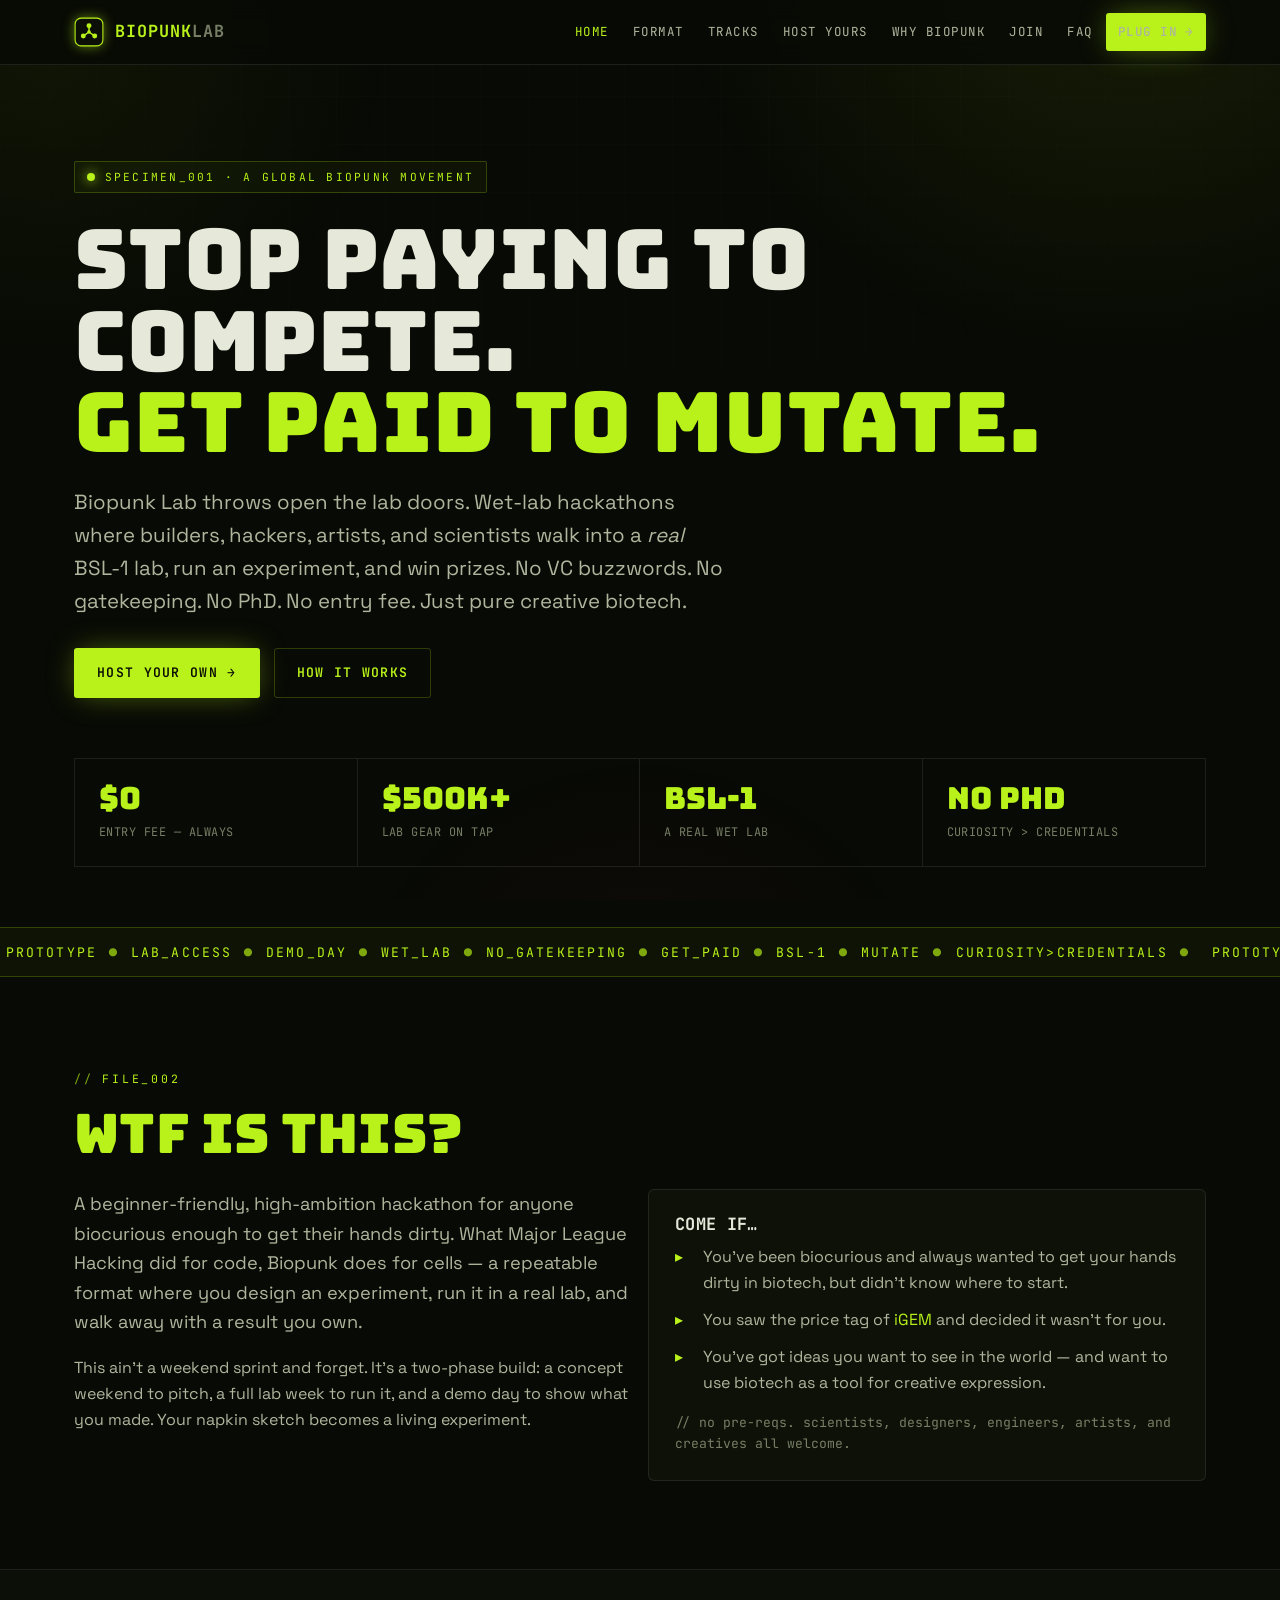
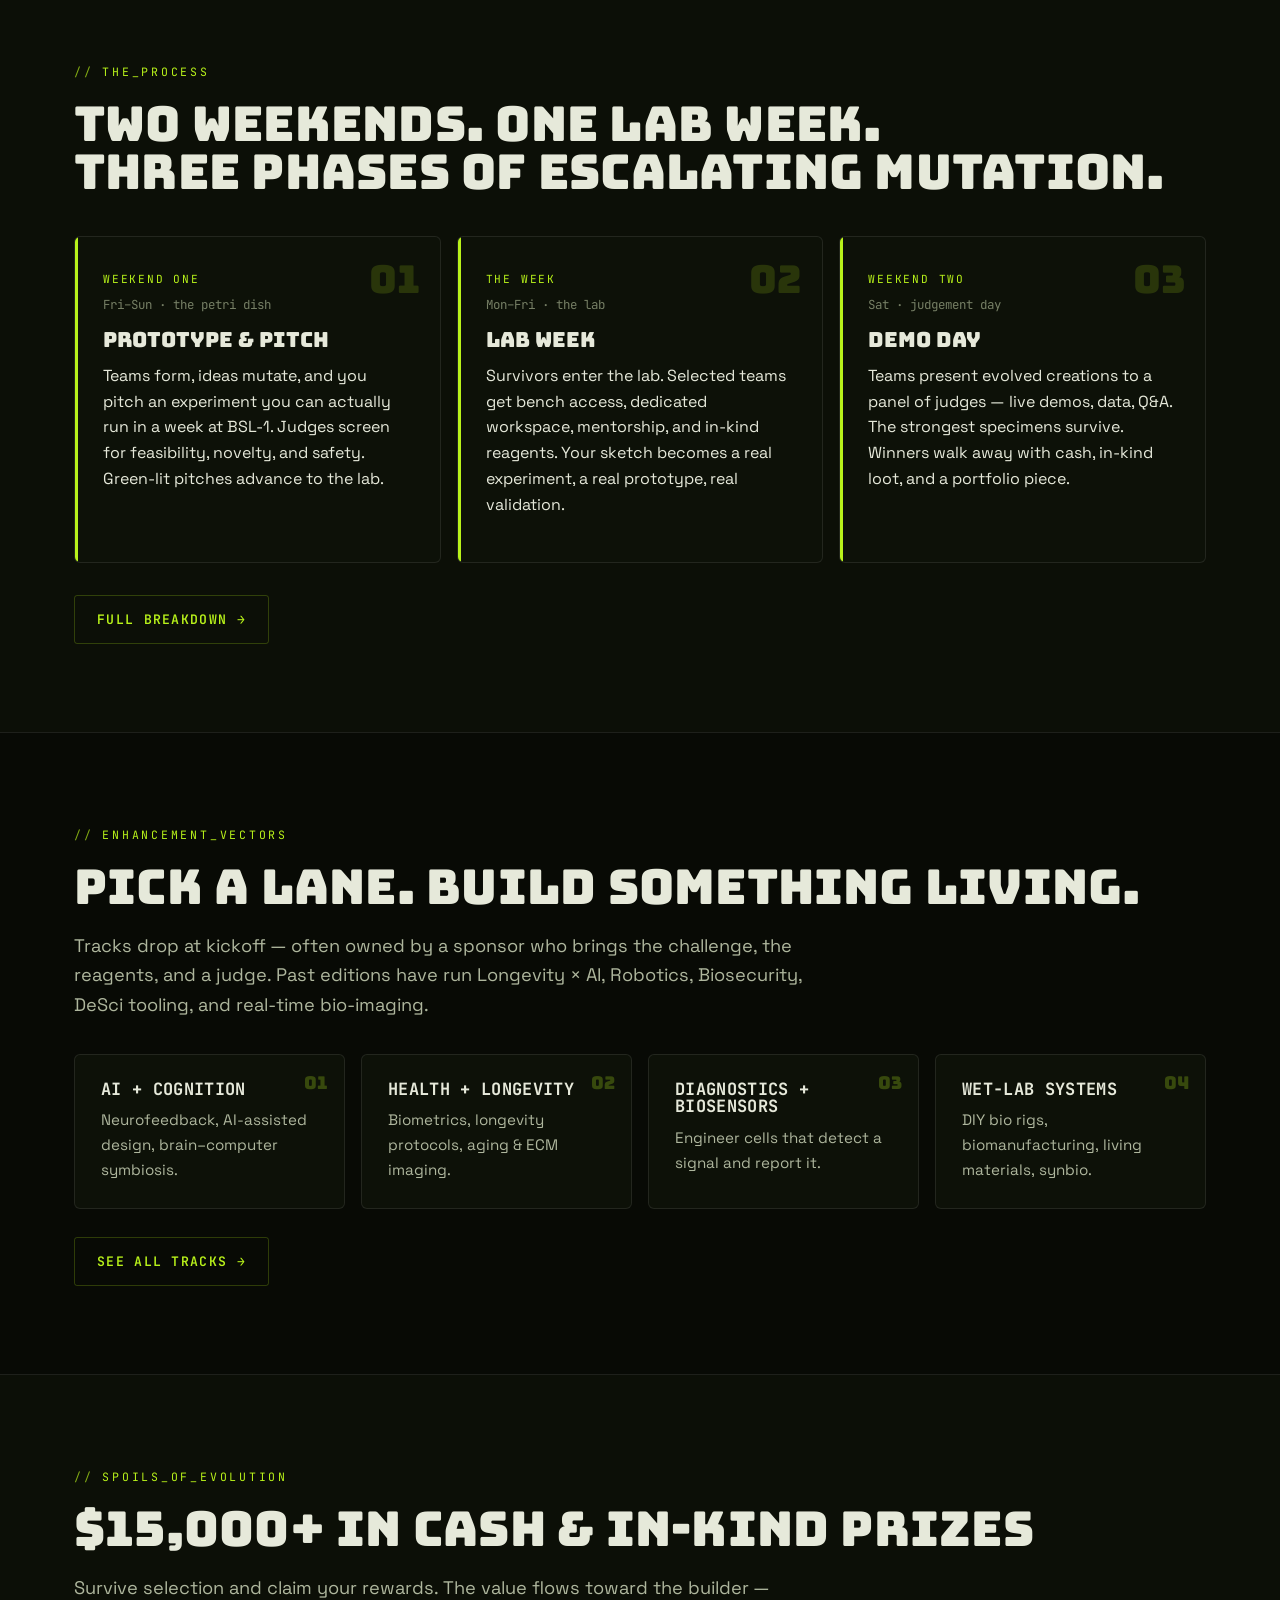
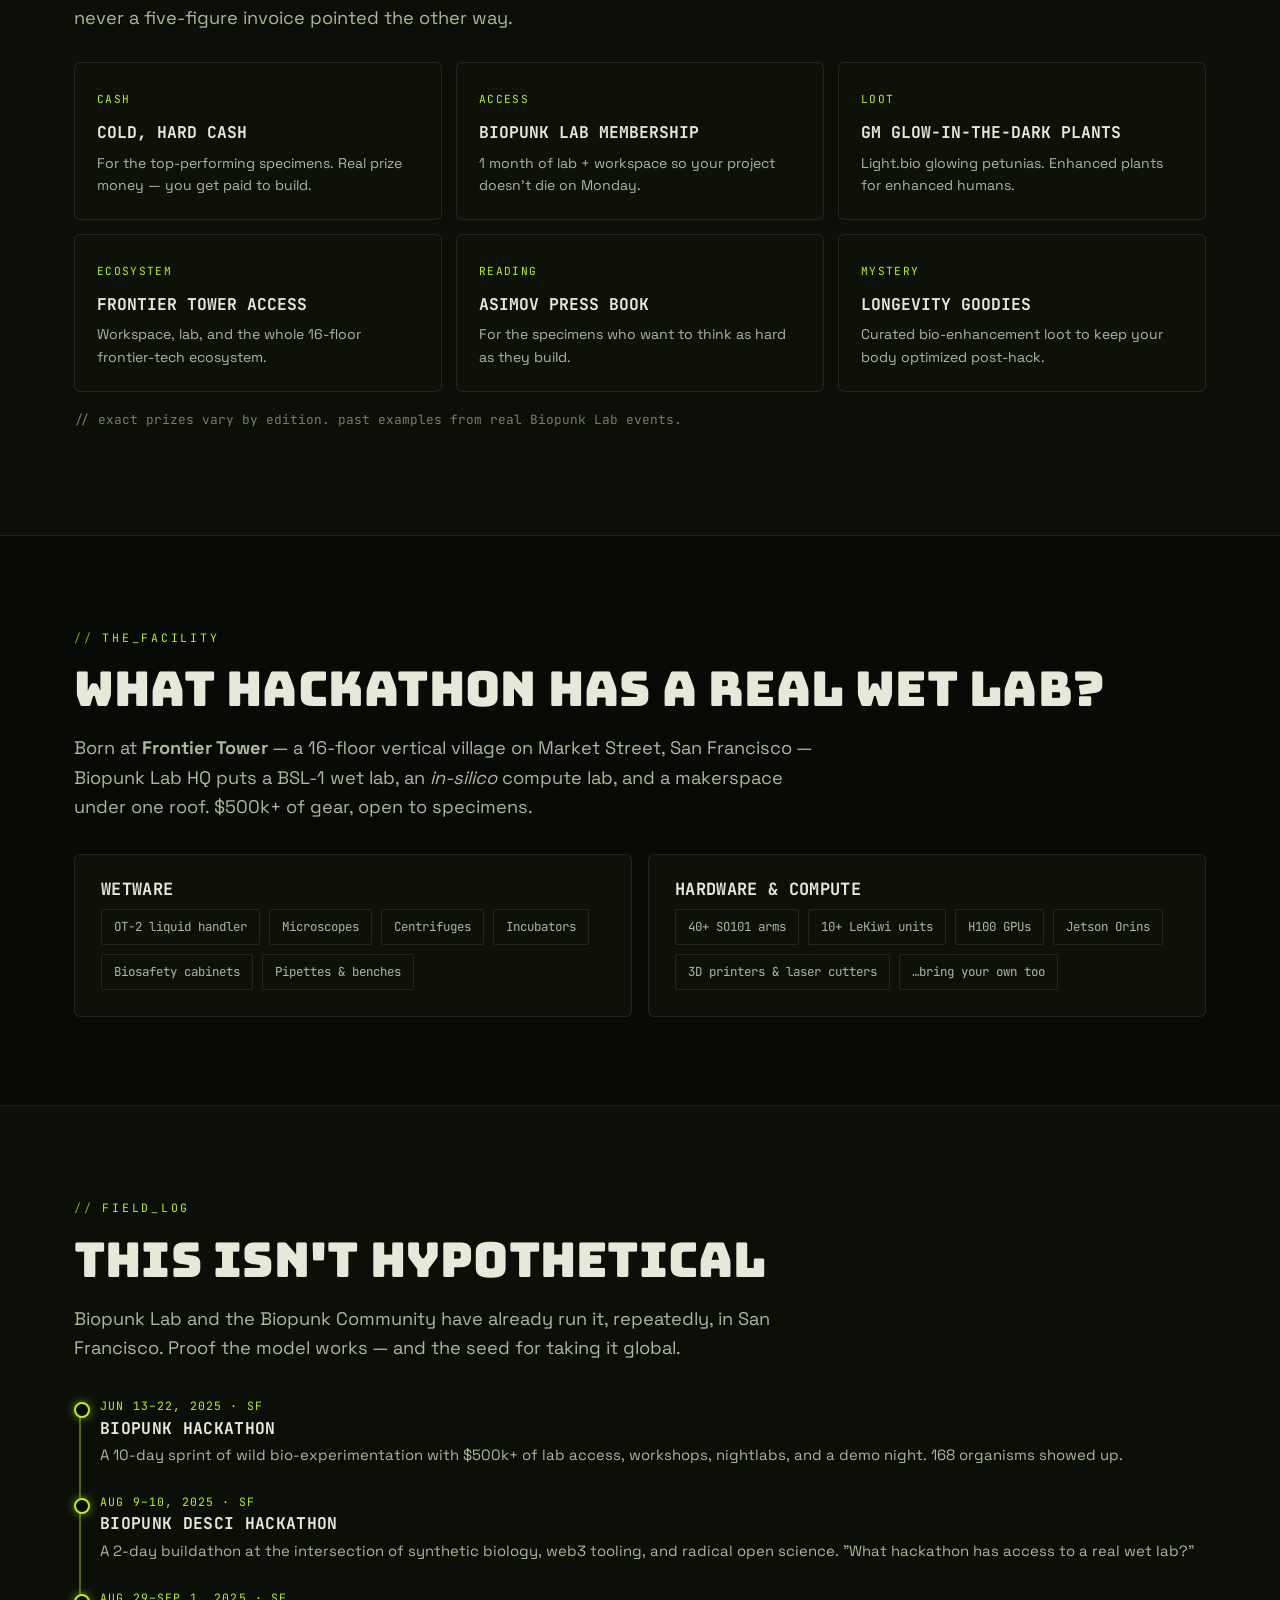
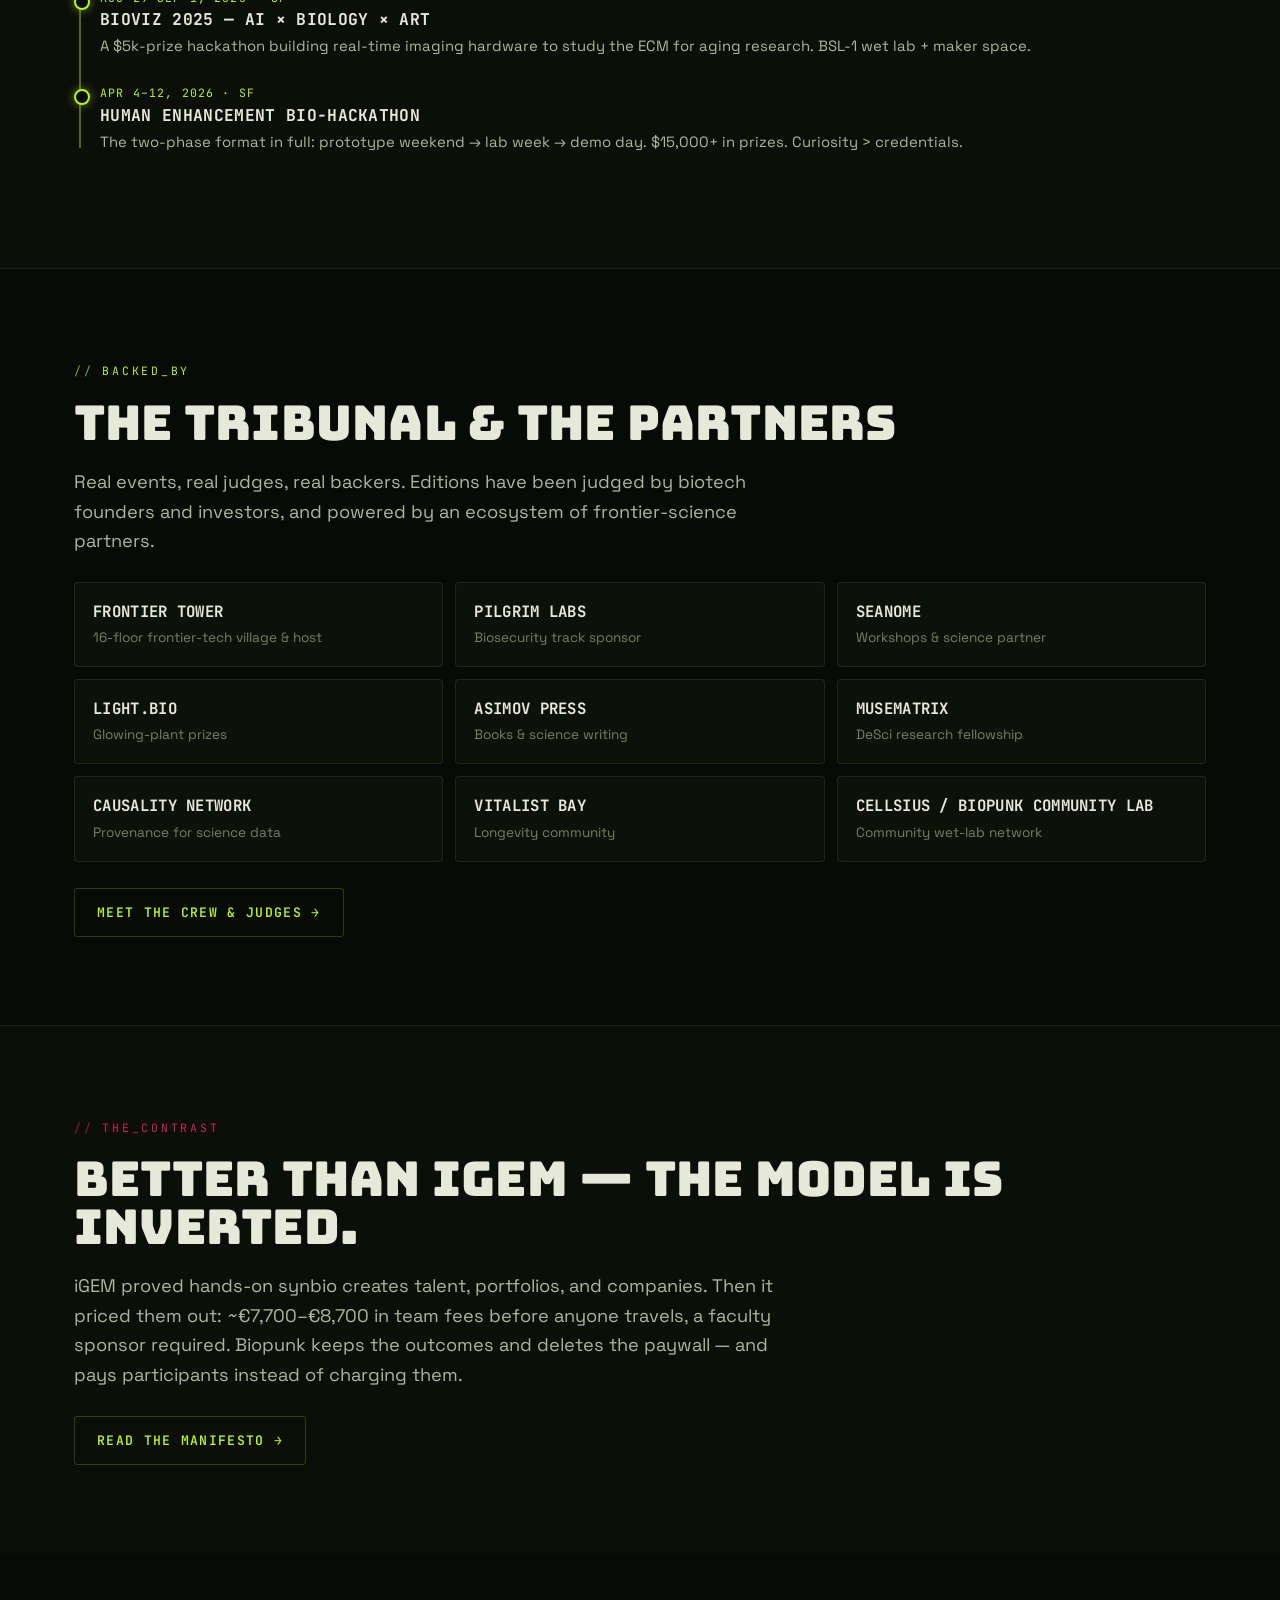
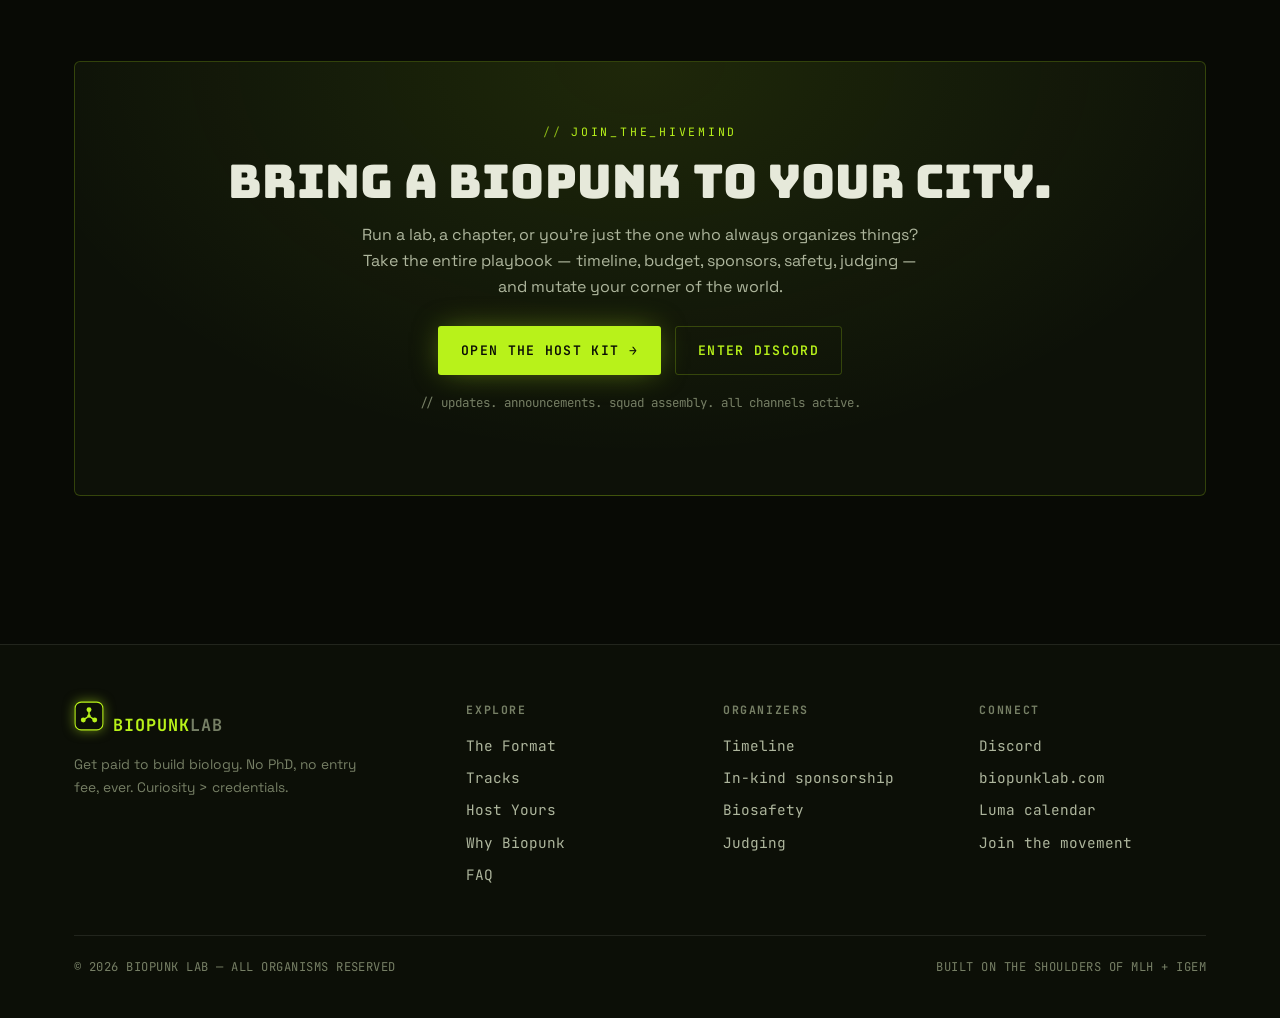
==== index.html @ 61b6a3d3 "Add files via upload" ====
<!DOCTYPE html>
<html lang="en">
<head>
<meta charset="UTF-8">
<meta name="viewport" content="width=device-width, initial-scale=1.0">
<title>Biopunk Lab — Get paid to build biology</title>
<meta name="description" content="Biopunk Lab runs wet-lab hackathons where anyone can walk into a real BSL-1 lab, run an experiment, and win prizes. No PhD. No entry fee. Born at Frontier Tower SF — now a playbook to host your own.">
<link rel="preconnect" href="https://fonts.googleapis.com">
<link rel="preconnect" href="https://fonts.gstatic.com" crossorigin>
<link href="https://fonts.googleapis.com/css2?family=Bungee&family=JetBrains+Mono:wght@400;500;700&family=Permanent+Marker&family=Space+Grotesk:wght@400;500;600&display=swap" rel="stylesheet">
<link rel="stylesheet" href="styles.css">
<link rel="icon" href="data:image/svg+xml,<svg xmlns='http://www.w3.org/2000/svg' viewBox='0 0 32 32'><text y='26' font-size='26'>☣</text></svg>">
</head>
<body>

<!-- ============ NAV ============ -->
<nav class="nav">
  <div class="nav__inner">
    <a href="index.html" class="brand">
      <svg class="brand__mark" viewBox="0 0 40 40" fill="none" xmlns="http://www.w3.org/2000/svg">
        <rect x="1.5" y="1.5" width="37" height="37" rx="8" fill="#0c0f07" stroke="#b8f21a" stroke-width="1.4"/>
        <g stroke="#b8f21a" stroke-width="2" stroke-linecap="round"><path d="M20 20 20 12.5M20 20 13.2 24.8M20 20 26.8 24.8"/></g>
        <g fill="#b8f21a"><circle cx="20" cy="20" r="2.4"/><circle cx="20" cy="11.5" r="3.3"/><circle cx="12.4" cy="25.3" r="3.3"/><circle cx="27.6" cy="25.3" r="3.3"/></g>
      </svg>
      <span class="brand__txt"><span class="bio">BIOPUNK</span><span class="lab">LAB</span></span>
    </a>
    <button class="menu-btn" onclick="document.getElementById('nl').classList.toggle('show')">☰</button>
    <div class="nav__links" id="nl">
      <a href="index.html" class="active">Home</a>
      <a href="format.html">Format</a>
      <a href="tracks.html">Tracks</a>
      <a href="host.html">Host Yours</a>
      <a href="manifesto.html">Why Biopunk</a>
      <a href="get-involved.html">Join</a>
      <a href="faq.html">FAQ</a>
      <a href="host.html" class="btn btn--primary btn--sm">Plug In →</a>
    </div>
  </div>
</nav>

<!-- ============ HERO ============ -->
<header class="hero">
  <div class="wrap">
    <span class="hero__badge"><span class="dot"></span> Specimen_001 · a global biopunk movement</span>
    <h1>Stop paying to compete.<br><span class="hl">Get paid to mutate.</span></h1>
    <p class="hero__sub">Biopunk Lab throws open the lab doors. Wet-lab hackathons where builders, hackers, artists, and scientists walk into a <em>real</em> BSL-1 lab, run an experiment, and win prizes. No VC buzzwords. No gatekeeping. No PhD. No entry fee. Just pure creative biotech.</p>
    <div class="hero__cta">
      <a href="host.html" class="btn btn--primary">Host your own →</a>
      <a href="format.html" class="btn btn--ghost">How it works</a>
    </div>
    <div class="stats">
      <div class="stat"><div class="stat__n">$0</div><div class="stat__l">Entry fee — always</div></div>
      <div class="stat"><div class="stat__n">$500K+</div><div class="stat__l">Lab gear on tap</div></div>
      <div class="stat"><div class="stat__n">BSL-1</div><div class="stat__l">A real wet lab</div></div>
      <div class="stat"><div class="stat__n">NO PhD</div><div class="stat__l">Curiosity &gt; credentials</div></div>
    </div>
  </div>
</header>

<!-- ============ MARQUEE ============ -->
<div class="marquee">
  <div class="marquee__track">
    <span>PROTOTYPE</span><span class="sep">●</span><span>LAB_ACCESS</span><span class="sep">●</span><span>DEMO_DAY</span><span class="sep">●</span><span>WET_LAB</span><span class="sep">●</span><span>NO_GATEKEEPING</span><span class="sep">●</span><span>GET_PAID</span><span class="sep">●</span><span>BSL-1</span><span class="sep">●</span><span>MUTATE</span><span class="sep">●</span><span>CURIOSITY&gt;CREDENTIALS</span><span class="sep">●</span>
    <span>PROTOTYPE</span><span class="sep">●</span><span>LAB_ACCESS</span><span class="sep">●</span><span>DEMO_DAY</span><span class="sep">●</span><span>WET_LAB</span><span class="sep">●</span><span>NO_GATEKEEPING</span><span class="sep">●</span><span>GET_PAID</span><span class="sep">●</span><span>BSL-1</span><span class="sep">●</span><span>MUTATE</span><span class="sep">●</span><span>CURIOSITY&gt;CREDENTIALS</span><span class="sep">●</span>
  </div>
</div>

<!-- ============ WTF IS THIS ============ -->
<section class="section">
  <div class="wrap">
    <span class="kicker">File_002</span>
    <h2 class="marker" style="color:var(--acid);font-size:clamp(2rem,6vw,3.4rem)">WTF is this?</h2>
    <div class="grid grid-2" style="margin-top:28px">
      <div>
        <p class="lead">A beginner-friendly, high-ambition hackathon for anyone biocurious enough to get their hands dirty. What Major League Hacking did for code, Biopunk does for cells — a repeatable format where you design an experiment, run it in a real lab, and walk away with a result you own.</p>
        <p style="color:var(--ink-dim);margin-top:18px">This ain't a weekend sprint and forget. It's a two-phase build: a concept weekend to pitch, a full lab week to run it, and a demo day to show what you made. Your napkin sketch becomes a living experiment.</p>
      </div>
      <div class="card">
        <h3>Come if…</h3>
        <ul class="check" style="margin-top:6px">
          <li>You've been biocurious and always wanted to get your hands dirty in biotech, but didn't know where to start.</li>
          <li>You saw the price tag of <a href="manifesto.html" class="hl">iGEM</a> and decided it wasn't for you.</li>
          <li>You've got ideas you want to see in the world — and want to use biotech as a tool for creative expression.</li>
        </ul>
        <p class="mono" style="font-size:.82rem;color:var(--muted);margin-top:10px">// no pre-reqs. scientists, designers, engineers, artists, and creatives all welcome.</p>
      </div>
    </div>
  </div>
</section>

<div class="divider"></div>

<!-- ============ FORMAT TEASER ============ -->
<section class="section" style="background:var(--bg-2)">
  <div class="wrap">
    <span class="kicker">The_process</span>
    <h2>Two weekends. One lab week.<br>Three phases of escalating mutation.</h2>
    <div class="phases">
      <div class="phase">
        <span class="phase__no">01</span><span class="phase__tag">Weekend One</span>
        <div class="phase__when">Fri–Sun · the petri dish</div>
        <h3>Prototype &amp; Pitch</h3>
        <p>Teams form, ideas mutate, and you pitch an experiment you can actually run in a week at BSL-1. Judges screen for feasibility, novelty, and safety. Green-lit pitches advance to the lab.</p>
      </div>
      <div class="phase">
        <span class="phase__no">02</span><span class="phase__tag">The Week</span>
        <div class="phase__when">Mon–Fri · the lab</div>
        <h3>Lab Week</h3>
        <p>Survivors enter the lab. Selected teams get bench access, dedicated workspace, mentorship, and in-kind reagents. Your sketch becomes a real experiment, a real prototype, real validation.</p>
      </div>
      <div class="phase">
        <span class="phase__no">03</span><span class="phase__tag">Weekend Two</span>
        <div class="phase__when">Sat · judgement day</div>
        <h3>Demo Day</h3>
        <p>Teams present evolved creations to a panel of judges — live demos, data, Q&amp;A. The strongest specimens survive. Winners walk away with cash, in-kind loot, and a portfolio piece.</p>
      </div>
    </div>
    <div style="margin-top:32px"><a href="format.html" class="btn btn--ghost">Full breakdown →</a></div>
  </div>
</section>

<div class="divider"></div>

<!-- ============ TRACKS TEASER ============ -->
<section class="section">
  <div class="wrap">
    <span class="kicker">Enhancement_vectors</span>
    <h2>Pick a lane. Build something living.</h2>
    <p class="lead">Tracks drop at kickoff — often owned by a sponsor who brings the challenge, the reagents, and a judge. Past editions have run Longevity × AI, Robotics, Biosecurity, DeSci tooling, and real-time bio-imaging.</p>
    <div class="grid grid-4" style="margin-top:34px">
      <div class="card"><div class="card__num">01</div><h3>AI + Cognition</h3><p>Neurofeedback, AI-assisted design, brain–computer symbiosis.</p></div>
      <div class="card"><div class="card__num">02</div><h3>Health + Longevity</h3><p>Biometrics, longevity protocols, aging &amp; ECM imaging.</p></div>
      <div class="card"><div class="card__num">03</div><h3>Diagnostics + Biosensors</h3><p>Engineer cells that detect a signal and report it.</p></div>
      <div class="card"><div class="card__num">04</div><h3>Wet-Lab Systems</h3><p>DIY bio rigs, biomanufacturing, living materials, synbio.</p></div>
    </div>
    <div style="margin-top:28px"><a href="tracks.html" class="btn btn--ghost">See all tracks →</a></div>
  </div>
</section>

<div class="divider"></div>

<!-- ============ PRIZES ============ -->
<section class="section" style="background:var(--bg-2)">
  <div class="wrap">
    <span class="kicker">Spoils_of_evolution</span>
    <h2>$15,000+ in cash &amp; in-kind prizes</h2>
    <p class="lead">Survive selection and claim your rewards. The value flows toward the builder — never a five-figure invoice pointed the other way.</p>
    <div class="prizes">
      <div class="prize"><span class="rank">Cash</span><b>Cold, hard cash</b><p>For the top-performing specimens. Real prize money — you get paid to build.</p></div>
      <div class="prize"><span class="rank">Access</span><b>Biopunk Lab membership</b><p>1 month of lab + workspace so your project doesn't die on Monday.</p></div>
      <div class="prize"><span class="rank">Loot</span><b>GM glow-in-the-dark plants</b><p>Light.bio glowing petunias. Enhanced plants for enhanced humans.</p></div>
      <div class="prize"><span class="rank">Ecosystem</span><b>Frontier Tower access</b><p>Workspace, lab, and the whole 16-floor frontier-tech ecosystem.</p></div>
      <div class="prize"><span class="rank">Reading</span><b>Asimov Press book</b><p>For the specimens who want to think as hard as they build.</p></div>
      <div class="prize"><span class="rank">Mystery</span><b>Longevity goodies</b><p>Curated bio-enhancement loot to keep your body optimized post-hack.</p></div>
    </div>
    <p class="mono" style="font-size:.8rem;color:var(--muted);margin-top:18px">// exact prizes vary by edition. past examples from real Biopunk Lab events.</p>
  </div>
</section>

<div class="divider"></div>

<!-- ============ THE LAB ============ -->
<section class="section">
  <div class="wrap">
    <span class="kicker">The_facility</span>
    <h2>What hackathon has a real wet lab?</h2>
    <p class="lead">Born at <strong>Frontier Tower</strong> — a 16-floor vertical village on Market Street, San Francisco — Biopunk Lab HQ puts a BSL-1 wet lab, an <em>in-silico</em> compute lab, and a makerspace under one roof. $500k+ of gear, open to specimens.</p>
    <div class="grid grid-2" style="margin-top:32px">
      <div class="card">
        <h3>Wetware</h3>
        <div class="pills" style="margin-top:8px">
          <span class="pill">OT-2 liquid handler</span><span class="pill">Microscopes</span><span class="pill">Centrifuges</span><span class="pill">Incubators</span><span class="pill">Biosafety cabinets</span><span class="pill">Pipettes &amp; benches</span>
        </div>
      </div>
      <div class="card">
        <h3>Hardware &amp; compute</h3>
        <div class="pills" style="margin-top:8px">
          <span class="pill">40+ SO101 arms</span><span class="pill">10+ LeKiwi units</span><span class="pill">H100 GPUs</span><span class="pill">Jetson Orins</span><span class="pill">3D printers &amp; laser cutters</span><span class="pill">…bring your own too</span>
        </div>
      </div>
    </div>
  </div>
</section>

<div class="divider"></div>

<!-- ============ PAST EDITIONS ============ -->
<section class="section" style="background:var(--bg-2)">
  <div class="wrap">
    <span class="kicker">Field_log</span>
    <h2>This isn't hypothetical</h2>
    <p class="lead">Biopunk Lab and the Biopunk Community have already run it, repeatedly, in San Francisco. Proof the model works — and the seed for taking it global.</p>
    <div class="timeline" style="margin-top:34px">
      <div class="tl"><div class="tl__when">Jun 13–22, 2025 · SF</div><h4>Biopunk Hackathon</h4><p>A 10-day sprint of wild bio-experimentation with $500k+ of lab access, workshops, nightlabs, and a demo night. 168 organisms showed up.</p></div>
      <div class="tl"><div class="tl__when">Aug 9–10, 2025 · SF</div><h4>Biopunk DeSci Hackathon</h4><p>A 2-day buildathon at the intersection of synthetic biology, web3 tooling, and radical open science. "What hackathon has access to a real wet lab?"</p></div>
      <div class="tl"><div class="tl__when">Aug 29–Sep 1, 2025 · SF</div><h4>BioViz 2025 — AI × Biology × Art</h4><p>A $5k-prize hackathon building real-time imaging hardware to study the ECM for aging research. BSL-1 wet lab + maker space.</p></div>
      <div class="tl"><div class="tl__when">Apr 4–12, 2026 · SF</div><h4>Human Enhancement Bio-Hackathon</h4><p>The two-phase format in full: prototype weekend → lab week → demo day. $15,000+ in prizes. Curiosity &gt; credentials.</p></div>
    </div>
  </div>
</section>

<div class="divider"></div>

<!-- ============ BACKED BY ============ -->
<section class="section">
  <div class="wrap">
    <span class="kicker">Backed_by</span>
    <h2>The tribunal &amp; the partners</h2>
    <p class="lead">Real events, real judges, real backers. Editions have been judged by biotech founders and investors, and powered by an ecosystem of frontier-science partners.</p>
    <div class="roster">
      <div class="rost"><b>Frontier Tower</b><span>16-floor frontier-tech village &amp; host</span></div>
      <div class="rost"><b>Pilgrim Labs</b><span>Biosecurity track sponsor</span></div>
      <div class="rost"><b>Seanome</b><span>Workshops &amp; science partner</span></div>
      <div class="rost"><b>Light.bio</b><span>Glowing-plant prizes</span></div>
      <div class="rost"><b>Asimov Press</b><span>Books &amp; science writing</span></div>
      <div class="rost"><b>MuseMatrix</b><span>DeSci research fellowship</span></div>
      <div class="rost"><b>Causality Network</b><span>Provenance for science data</span></div>
      <div class="rost"><b>Vitalist Bay</b><span>Longevity community</span></div>
      <div class="rost"><b>Cellsius / Biopunk Community Lab</b><span>Community wet-lab network</span></div>
    </div>
    <div style="margin-top:26px"><a href="get-involved.html" class="btn btn--ghost">Meet the crew &amp; judges →</a></div>
  </div>
</section>

<div class="divider"></div>

<!-- ============ WHY / iGEM teaser ============ -->
<section class="section" style="background:var(--bg-2)">
  <div class="wrap">
    <span class="kicker kicker--blood">The_contrast</span>
    <h2>Better than iGEM — the model is inverted.</h2>
    <p class="lead">iGEM proved hands-on synbio creates talent, portfolios, and companies. Then it priced them out: ~€7,700–€8,700 in team fees before anyone travels, a faculty sponsor required. Biopunk keeps the outcomes and deletes the paywall — and pays participants instead of charging them.</p>
    <div style="margin-top:26px"><a href="manifesto.html" class="btn btn--ghost">Read the manifesto →</a></div>
  </div>
</section>

<!-- ============ HOST CTA ============ -->
<section class="section">
  <div class="wrap">
    <div class="cta-band">
      <span class="kicker" style="justify-content:center">Join_the_hivemind</span>
      <h2>Bring a Biopunk to your city.</h2>
      <p>Run a lab, a chapter, or you're just the one who always organizes things? Take the entire playbook — timeline, budget, sponsors, safety, judging — and mutate your corner of the world.</p>
      <div class="hero__cta" style="justify-content:center">
        <a href="host.html" class="btn btn--primary">Open the host kit →</a>
        <a href="https://discord.gg/RqJb58Fh" target="_blank" rel="noopener" class="btn btn--ghost">Enter Discord</a>
      </div>
      <p class="mono" style="font-size:.78rem;color:var(--muted);margin-top:18px">// updates. announcements. squad assembly. all channels active.</p>
    </div>
  </div>
</section>

<!-- ============ FOOTER ============ -->
<footer class="footer">
  <div class="wrap">
    <div class="footer__grid">
      <div>
        <a href="index.html" class="brand" style="margin-bottom:14px">
          <svg class="brand__mark" viewBox="0 0 40 40" fill="none"><rect x="1.5" y="1.5" width="37" height="37" rx="8" fill="#0c0f07" stroke="#b8f21a" stroke-width="1.4"/><g stroke="#b8f21a" stroke-width="2" stroke-linecap="round"><path d="M20 20 20 12.5M20 20 13.2 24.8M20 20 26.8 24.8"/></g><g fill="#b8f21a"><circle cx="20" cy="20" r="2.4"/><circle cx="20" cy="11.5" r="3.3"/><circle cx="12.4" cy="25.3" r="3.3"/><circle cx="27.6" cy="25.3" r="3.3"/></g></svg>
          <span class="brand__txt"><span class="bio">BIOPUNK</span><span class="lab">LAB</span></span>
        </a>
        <p class="footer__note">Get paid to build biology. No PhD, no entry fee, ever. Curiosity &gt; credentials.</p>
      </div>
      <div><h5>Explore</h5><a href="format.html">The Format</a><a href="tracks.html">Tracks</a><a href="host.html">Host Yours</a><a href="manifesto.html">Why Biopunk</a><a href="faq.html">FAQ</a></div>
      <div><h5>Organizers</h5><a href="host.html#timeline">Timeline</a><a href="host.html#sponsorship">In-kind sponsorship</a><a href="host.html#safety">Biosafety</a><a href="host.html#judging">Judging</a></div>
      <div><h5>Connect</h5><a href="https://discord.gg/RqJb58Fh" target="_blank" rel="noopener">Discord</a><a href="https://www.biopunklab.com/" target="_blank" rel="noopener">biopunklab.com</a><a href="https://luma.com/biopunk" target="_blank" rel="noopener">Luma calendar</a><a href="get-involved.html">Join the movement</a></div>
    </div>
    <div class="footer__base"><span>© 2026 Biopunk Lab — all organisms reserved</span><span>Built on the shoulders of MLH + iGEM</span></div>
  </div>
</footer>

</body>
</html>
---- styles.css ----
/* =====================================================================
   BIOPUNK LAB — shared stylesheet
   Design language copied from biopunk-hackathon.vercel.app:
   near-black + acid green, mono + blocky display type, file-code labels,
   marquee tickers, biohazard energy. "Curiosity > credentials."
   ===================================================================== */

:root{
  --bg:#080a05;
  --bg-2:#0c0f07;
  --bg-3:#11150b;
  --panel:#0d1108;
  --ink:#e6e9da;
  --ink-dim:#aeb69d;
  --muted:#767f65;
  --line:rgba(255,255,255,.09);
  --line-acid:rgba(184,242,26,.22);

  --acid:#b8f21a;      /* the one accent — toxic/acid green */
  --acid-2:#ccff45;
  --acid-deep:#7fa80f;
  --blood:#c9215d;     /* rare danger/crimson accent */
  --amber:#e0a80f;

  --maxw:1180px;
  --r:6px;
  --r-sm:4px;
  --shadow:0 24px 60px -20px rgba(0,0,0,.8);
  --glow:0 0 30px -6px rgba(184,242,26,.5);

  --font-display:"Bungee",Impact,system-ui,sans-serif; /* stacks vertically, punk signage */
  --font-marker:"Permanent Marker",var(--font-display); /* graffiti accents */
  --font-mono:"JetBrains Mono",ui-monospace,SFMono-Regular,Menlo,monospace;
  --font-body:"Space Grotesk",system-ui,-apple-system,Segoe UI,Roboto,sans-serif;
}

*{box-sizing:border-box}
html{scroll-behavior:smooth}
body{
  margin:0;font-family:var(--font-body);color:var(--ink);background:var(--bg);
  line-height:1.62;-webkit-font-smoothing:antialiased;overflow-x:hidden;
}

/* background: faint acid grid + noise + DNA-ish glow */
body::before{
  content:"";position:fixed;inset:0;z-index:-2;
  background:
    radial-gradient(60vw 55vw at 88% -6%, rgba(184,242,26,.09), transparent 60%),
    radial-gradient(45vw 45vw at 4% 4%, rgba(184,242,26,.05), transparent 60%),
    radial-gradient(40vw 40vw at 50% 118%, rgba(201,33,93,.06), transparent 60%);
}
body::after{
  content:"";position:fixed;inset:0;z-index:-2;opacity:.5;
  background-image:
    linear-gradient(rgba(255,255,255,.03) 1px,transparent 1px),
    linear-gradient(90deg,rgba(255,255,255,.03) 1px,transparent 1px);
  background-size:48px 48px;
  mask-image:radial-gradient(130vw 90vh at 50% 0%,#000,transparent 82%);
}

a{color:inherit;text-decoration:none}
img{max-width:100%}
h1,h2,h3,h4{margin:0;line-height:1.05}
p{margin:0 0 1rem}

.wrap{max-width:var(--maxw);margin:0 auto;padding:0 24px}
.section{padding:88px 0;position:relative}
.section--tight{padding:54px 0}

/* ---------- file-code eyebrow labels (// SPECIMEN_001) ---------- */
.kicker{
  font-family:var(--font-mono);font-size:.72rem;letter-spacing:.24em;text-transform:uppercase;
  color:var(--acid);display:inline-flex;gap:.55rem;align-items:center;margin-bottom:18px;
}
.kicker::before{content:"//";opacity:.7}
.kicker--blood{color:var(--blood)}
.kicker--plain{color:var(--muted)}
.kicker--plain::before{color:var(--muted)}

.filetag{
  font-family:var(--font-mono);font-size:.66rem;letter-spacing:.18em;text-transform:uppercase;
  color:#0a0d05;background:var(--acid);padding:5px 10px;border-radius:2px;display:inline-block;font-weight:500;
}

/* acid highlight for words */
.hl{color:var(--acid)}
.hl-box{background:var(--acid);color:#0a0d05;padding:0 .18em;box-decoration-break:clone;-webkit-box-decoration-break:clone}
.blood{color:var(--blood)}

/* ---------- nav ---------- */
.nav{position:sticky;top:0;z-index:60;backdrop-filter:blur(12px);
  background:rgba(8,10,5,.82);border-bottom:1px solid var(--line)}
.nav__inner{display:flex;align-items:center;gap:20px;height:64px;max-width:var(--maxw);margin:0 auto;padding:0 24px}
.brand{display:flex;align-items:center;gap:11px}
.brand__mark{width:30px;height:30px;flex:0 0 auto;filter:drop-shadow(0 0 6px rgba(184,242,26,.5))}
.brand__txt{font-family:var(--font-mono);font-weight:700;letter-spacing:.06em;font-size:1.05rem}
.brand__txt .lab{color:var(--muted)}
.brand__txt .bio{color:var(--acid)}
.nav__links{display:flex;gap:2px;margin-left:auto;align-items:center;flex-wrap:wrap}
.nav__links a{font-family:var(--font-mono);font-size:.78rem;letter-spacing:.12em;text-transform:uppercase;
  color:var(--ink-dim);padding:8px 11px;border-radius:3px;transition:.16s}
.nav__links a:hover{color:var(--acid)}
.nav__links a.active{color:var(--acid)}
.menu-btn{display:none;margin-left:auto;background:none;border:1px solid var(--line);border-radius:5px;color:var(--acid);padding:7px 12px;font-size:1.05rem;cursor:pointer}

/* ---------- buttons ---------- */
.btn{display:inline-flex;align-items:center;gap:.5rem;font-family:var(--font-mono);font-weight:600;
  font-size:.82rem;letter-spacing:.1em;text-transform:uppercase;padding:13px 22px;border-radius:3px;
  cursor:pointer;border:1px solid transparent;transition:.18s}
.btn--primary{background:var(--acid);color:#0a0d05;box-shadow:var(--glow)}
.btn--primary:hover{background:var(--acid-2);transform:translateY(-2px)}
.btn--ghost{background:transparent;border-color:var(--line-acid);color:var(--acid)}
.btn--ghost:hover{border-color:var(--acid);background:rgba(184,242,26,.07)}
.btn--blood{background:var(--blood);color:#fff}
.btn--blood:hover{transform:translateY(-2px)}
.btn--sm{padding:9px 15px;font-size:.72rem}

/* ---------- marquee ticker ---------- */
.marquee{border-block:1px solid var(--line-acid);background:rgba(184,242,26,.04);overflow:hidden;
  white-space:nowrap;padding:11px 0}
.marquee__track{display:inline-block;animation:scroll 28s linear infinite;font-family:var(--font-mono);
  font-size:.82rem;letter-spacing:.16em;text-transform:uppercase;color:var(--acid)}
.marquee__track span{padding:0 6px}
.marquee__track .sep{color:var(--acid-deep)}
@keyframes scroll{from{transform:translateX(0)}to{transform:translateX(-50%)}}

/* ---------- hero ---------- */
.hero{position:relative;padding:96px 0 60px;overflow:hidden}
.hero__badge{display:inline-flex;align-items:center;gap:.6rem;font-family:var(--font-mono);font-size:.7rem;
  letter-spacing:.2em;text-transform:uppercase;color:var(--acid);border:1px solid var(--line-acid);
  border-radius:2px;padding:6px 12px;margin-bottom:26px;background:rgba(184,242,26,.04)}
.dot{width:8px;height:8px;border-radius:50%;background:var(--acid);box-shadow:0 0 12px var(--acid);animation:pulse 1.8s infinite}
@keyframes pulse{0%,100%{opacity:1}50%{opacity:.3}}
.hero h1{font-family:var(--font-display);font-weight:400;font-size:clamp(2.6rem,7vw,5.2rem);
  line-height:.98;letter-spacing:.01em;margin-bottom:22px;text-transform:uppercase}
.hero__sub{font-size:clamp(1.05rem,2vw,1.28rem);color:var(--ink-dim);max-width:660px;margin-bottom:30px}
.hero__cta{display:flex;gap:14px;flex-wrap:wrap;align-items:center}

/* headings */
.section h2{font-family:var(--font-display);font-weight:400;text-transform:uppercase;
  font-size:clamp(1.7rem,4vw,3rem);line-height:1;margin-bottom:20px;letter-spacing:.005em}
.marker{font-family:var(--font-marker);text-transform:none;letter-spacing:0}
.lead{font-size:1.14rem;color:var(--ink-dim);max-width:740px}

/* ---------- stat wall ---------- */
.stats{display:grid;grid-template-columns:repeat(4,1fr);gap:0;margin-top:60px;border:1px solid var(--line)}
.stat{padding:24px;border-right:1px solid var(--line)}
.stat:last-child{border-right:none}
.stat__n{font-family:var(--font-display);font-weight:400;font-size:1.9rem;line-height:1;color:var(--acid)}
.stat__l{font-family:var(--font-mono);font-size:.74rem;color:var(--muted);margin-top:10px;letter-spacing:.04em;text-transform:uppercase}

/* ---------- grids + cards ---------- */
.grid{display:grid;gap:16px}
.grid-2{grid-template-columns:repeat(2,1fr)}
.grid-3{grid-template-columns:repeat(3,1fr)}
.grid-4{grid-template-columns:repeat(4,1fr)}

.card{border:1px solid var(--line);border-radius:var(--r);padding:26px;background:var(--panel);
  transition:.18s;position:relative;overflow:hidden}
.card:hover{border-color:var(--line-acid);transform:translateY(-3px)}
.card__ico{width:42px;height:42px;border-radius:4px;display:grid;place-items:center;margin-bottom:16px;
  background:rgba(184,242,26,.1);border:1px solid var(--line-acid);color:var(--acid);font-size:1.15rem}
.card h3{font-family:var(--font-mono);font-weight:700;font-size:1.06rem;letter-spacing:.02em;margin-bottom:10px;text-transform:uppercase}
.card p{color:var(--ink-dim);font-size:.95rem;margin:0}
.card__num{position:absolute;top:14px;right:16px;font-family:var(--font-display);font-size:1.1rem;color:rgba(184,242,26,.25)}

/* arrow list (→ items) */
ul.arrow{list-style:none;padding:0;margin:16px 0}
ul.arrow li{position:relative;padding:12px 14px 12px 40px;margin-bottom:10px;color:var(--ink-dim);
  border:1px solid var(--line);border-radius:var(--r-sm);background:var(--panel)}
ul.arrow li::before{content:"→";position:absolute;left:15px;top:12px;color:var(--acid);font-family:var(--font-mono)}
ul.check{list-style:none;padding:0;margin:16px 0}
ul.check li{position:relative;padding-left:28px;margin-bottom:11px;color:var(--ink-dim)}
ul.check li::before{content:"▸";position:absolute;left:0;top:0;color:var(--acid)}
ul.cross li::before{content:"✕";color:var(--blood)}

/* ---------- phase / process ---------- */
.phases{display:grid;grid-template-columns:repeat(3,1fr);gap:16px;margin-top:40px}
.phase{position:relative;border:1px solid var(--line);border-radius:var(--r);padding:28px;background:var(--panel);overflow:hidden}
.phase::before{content:"";position:absolute;inset:0 auto 0 0;width:3px;background:var(--acid)}
.phase__tag{font-family:var(--font-mono);font-size:.7rem;letter-spacing:.16em;text-transform:uppercase;color:var(--acid)}
.phase__when{font-family:var(--font-mono);font-size:.78rem;color:var(--muted);margin:4px 0 14px}
.phase h3{font-family:var(--font-display);font-weight:400;font-size:1.3rem;text-transform:uppercase;margin-bottom:12px}
.phase ul{margin:14px 0 0;padding-left:0;list-style:none;color:var(--ink-dim);font-size:.9rem}
.phase ul li{margin-bottom:8px;padding-left:18px;position:relative}
.phase ul li::before{content:"→";position:absolute;left:0;color:var(--acid)}
.phase__no{font-family:var(--font-display);font-size:2.4rem;opacity:.16;position:absolute;top:12px;right:20px;color:var(--acid)}

/* vertical timeline */
.timeline{position:relative;margin-top:36px;padding-left:26px}
.timeline::before{content:"";position:absolute;left:5px;top:6px;bottom:6px;width:2px;background:var(--acid);opacity:.4}
.tl{position:relative;margin-bottom:26px}
.tl::before{content:"";position:absolute;left:-26px;top:5px;width:12px;height:12px;border-radius:50%;
  background:var(--bg);border:2px solid var(--acid);box-shadow:0 0 10px rgba(184,242,26,.5)}
.tl__when{font-family:var(--font-mono);font-size:.72rem;letter-spacing:.1em;text-transform:uppercase;color:var(--acid)}
.tl h4{font-family:var(--font-mono);font-size:1.02rem;margin:4px 0 6px;text-transform:uppercase;letter-spacing:.02em}
.tl p{color:var(--ink-dim);font-size:.93rem;margin:0}

/* ---------- comparison table ---------- */
.cmp{width:100%;border-collapse:separate;border-spacing:0;margin-top:34px;border:1px solid var(--line);border-radius:var(--r);overflow:hidden;font-size:.95rem}
.cmp th,.cmp td{padding:16px 18px;text-align:left;vertical-align:top;border-bottom:1px solid var(--line)}
.cmp thead th{font-family:var(--font-mono);font-size:.9rem;text-transform:uppercase;letter-spacing:.06em;background:var(--bg-2)}
.cmp thead th:nth-child(2){color:var(--muted)}
.cmp thead th:nth-child(3){color:var(--acid)}
.cmp td:first-child{font-family:var(--font-mono);font-size:.78rem;color:var(--muted);text-transform:uppercase;letter-spacing:.06em;width:150px}
.cmp td:nth-child(2){color:var(--ink-dim)}
.cmp td:nth-child(3){color:var(--ink);font-weight:500}
.cmp tr:last-child td{border-bottom:none}
.cmp .col-punk{background:rgba(184,242,26,.05)}

/* ---------- notes / blockquotes ---------- */
.note{border:1px solid var(--line);border-left:3px solid var(--acid);border-radius:var(--r-sm);
  padding:18px 20px;background:rgba(184,242,26,.05);margin:22px 0}
.note--warn{border-left-color:var(--amber);background:rgba(224,168,15,.06)}
.note--blood{border-left-color:var(--blood);background:rgba(201,33,93,.06)}
.note strong{color:var(--ink)}
.note .kicker{margin-bottom:8px}

/* pills */
.pills{display:flex;flex-wrap:wrap;gap:9px;margin-top:10px}
.pill{font-family:var(--font-mono);font-size:.78rem;border:1px solid var(--line);border-radius:2px;
  padding:7px 12px;color:var(--ink-dim);background:var(--panel)}
.pill b{color:var(--acid);font-weight:500}

/* roster / partners */
.roster{display:grid;grid-template-columns:repeat(3,1fr);gap:12px;margin-top:26px}
.rost{border:1px solid var(--line);border-radius:var(--r-sm);padding:16px 18px;background:var(--panel)}
.rost b{display:block;font-family:var(--font-mono);font-size:.98rem;text-transform:uppercase;letter-spacing:.02em}
.rost span{font-size:.85rem;color:var(--muted)}

/* people / judges */
.people{display:grid;grid-template-columns:repeat(3,1fr);gap:16px;margin-top:26px}
.person{border:1px solid var(--line);border-radius:var(--r);padding:22px;background:var(--panel);transition:.18s}
.person:hover{border-color:var(--line-acid);transform:translateY(-3px)}
.person__av{width:46px;height:46px;border-radius:4px;display:grid;place-items:center;font-family:var(--font-display);
  font-size:1rem;color:#0a0d05;background:var(--acid);margin-bottom:14px}
.person b{font-family:var(--font-mono);font-size:.98rem;display:block;text-transform:uppercase;letter-spacing:.02em}
.person .role{font-size:.84rem;color:var(--acid);margin:3px 0 8px;font-family:var(--font-mono)}
.person p{font-size:.89rem;color:var(--ink-dim);margin:0 0 10px}
.person .loc{font-family:var(--font-mono);font-size:.72rem;color:var(--muted);text-transform:uppercase;letter-spacing:.06em}
.person .tagz{display:flex;flex-wrap:wrap;gap:6px;margin-top:6px}
.person .tagz span{font-family:var(--font-mono);font-size:.64rem;letter-spacing:.08em;text-transform:uppercase;color:var(--muted);border:1px solid var(--line);border-radius:2px;padding:3px 7px}

.region-tag{display:inline-block;font-family:var(--font-mono);font-size:.7rem;letter-spacing:.16em;text-transform:uppercase;
  color:var(--acid);border:1px solid var(--line-acid);border-radius:2px;padding:5px 12px;margin:32px 0 4px;background:rgba(184,242,26,.04)}

/* tracks */
.track{border:1px solid var(--line);border-radius:var(--r);background:var(--panel);padding:28px;margin-bottom:16px;position:relative;overflow:hidden;transition:.18s}
.track:hover{border-color:var(--line-acid);transform:translateY(-2px)}
.track::before{content:"";position:absolute;left:0;top:0;bottom:0;width:3px;background:var(--acid)}
.track__head{display:flex;align-items:baseline;gap:14px;flex-wrap:wrap}
.track__no{font-family:var(--font-display);font-size:1rem;color:var(--acid)}
.track h3{font-family:var(--font-mono);font-weight:700;font-size:1.2rem;text-transform:uppercase;letter-spacing:.02em;margin:2px 0 8px}
.track__desc{color:var(--ink-dim);font-size:.97rem;margin:0 0 4px;max-width:780px}
.track__label{font-family:var(--font-mono);font-size:.7rem;letter-spacing:.12em;text-transform:uppercase;color:var(--muted);margin:16px 0 8px}
.track__spons{font-family:var(--font-mono);font-size:.8rem;color:var(--muted);margin-top:16px;border-top:1px solid var(--line);padding-top:14px}
.track__spons b{color:var(--acid);font-weight:500}

/* prizes */
.prizes{display:grid;grid-template-columns:repeat(3,1fr);gap:14px;margin-top:30px}
.prize{border:1px solid var(--line);border-radius:var(--r);padding:22px;background:var(--panel);position:relative}
.prize .rank{font-family:var(--font-mono);font-size:.7rem;letter-spacing:.12em;text-transform:uppercase;color:var(--acid)}
.prize b{font-family:var(--font-mono);display:block;font-size:1.02rem;margin:8px 0 6px;text-transform:uppercase}
.prize p{font-size:.88rem;color:var(--ink-dim);margin:0}

/* FAQ accordion */
.faq{margin-top:26px;max-width:860px}
.faqcat{font-family:var(--font-mono);font-size:.72rem;letter-spacing:.16em;text-transform:uppercase;color:var(--acid);margin:36px 0 12px}
.faq details{border:1px solid var(--line);border-radius:var(--r-sm);background:var(--panel);margin-bottom:10px;overflow:hidden;transition:.18s}
.faq details[open]{border-color:var(--line-acid)}
.faq summary{cursor:pointer;padding:17px 22px;font-family:var(--font-mono);font-weight:600;font-size:.98rem;
  list-style:none;display:flex;justify-content:space-between;gap:16px;align-items:center;text-transform:uppercase;letter-spacing:.01em}
.faq summary::-webkit-details-marker{display:none}
.faq summary::after{content:"+";color:var(--acid);font-size:1.4rem;line-height:1;transition:.2s;flex:0 0 auto}
.faq details[open] summary::after{transform:rotate(45deg)}
.faq summary:hover{color:var(--acid)}
.faq .a{padding:0 22px 20px;color:var(--ink-dim);font-size:.95rem}
.faq .a a{color:var(--acid)}
.faq .a p{margin:0 0 .7rem}.faq .a p:last-child{margin:0}

/* CTA band */
.cta-band{border:1px solid var(--line-acid);border-radius:var(--r);padding:56px 40px;text-align:center;
  background:radial-gradient(80% 130% at 50% 0%,rgba(184,242,26,.1),transparent 70%),var(--panel);margin:20px 0}
.cta-band h2{font-family:var(--font-display);text-transform:uppercase;font-size:clamp(1.7rem,4vw,2.9rem);margin-bottom:16px}
.cta-band p{color:var(--ink-dim);max-width:580px;margin:0 auto 26px}
.signup{display:flex;gap:10px;justify-content:center;flex-wrap:wrap;max-width:480px;margin:0 auto}
.signup input{flex:1;min-width:220px;padding:13px 16px;border-radius:3px;border:1px solid var(--line);background:var(--bg-2);color:var(--ink);font-family:var(--font-mono);font-size:.85rem}
.signup input:focus{outline:none;border-color:var(--acid)}

/* footer */
.footer{border-top:1px solid var(--line);padding:56px 0 40px;margin-top:40px;background:var(--bg-2)}
.footer__grid{display:grid;grid-template-columns:1.6fr 1fr 1fr 1fr;gap:30px}
.footer h5{font-family:var(--font-mono);font-size:.72rem;letter-spacing:.14em;text-transform:uppercase;color:var(--muted);margin:0 0 14px}
.footer a{display:block;color:var(--ink-dim);font-size:.9rem;margin-bottom:9px;transition:.15s;font-family:var(--font-mono)}
.footer a:hover{color:var(--acid)}
.footer__note{color:var(--muted);font-size:.86rem;max-width:300px;margin-top:14px;font-family:var(--font-body)}
.footer__base{display:flex;justify-content:space-between;gap:16px;flex-wrap:wrap;margin-top:40px;padding-top:22px;border-top:1px solid var(--line);color:var(--muted);font-size:.76rem;font-family:var(--font-mono);letter-spacing:.04em;text-transform:uppercase}

/* misc */
.center{text-align:center}
.mono{font-family:var(--font-mono)}
.divider{height:1px;background:var(--line);margin:0}
.tag-row{display:flex;gap:10px;flex-wrap:wrap;margin-top:20px}
.toc{border:1px solid var(--line);border-radius:var(--r);padding:22px 24px;background:var(--panel);margin-top:10px}
.toc a{display:inline-block;font-family:var(--font-mono);font-size:.82rem;color:var(--ink-dim);padding:6px 0;margin-right:20px}
.toc a:hover{color:var(--acid)}
.anchor{scroll-margin-top:84px}

/* responsive */
@media(max-width:900px){
  .stats{grid-template-columns:repeat(2,1fr)}
  .stat:nth-child(2){border-right:none}
  .grid-3,.grid-4,.phases,.roster,.people,.prizes{grid-template-columns:1fr}
  .grid-2{grid-template-columns:1fr}
  .footer__grid{grid-template-columns:1fr 1fr}
  .cmp td:first-child{width:auto}
  .nav__links{display:none}
  .nav__links.show{display:flex;position:absolute;top:64px;left:0;right:0;flex-direction:column;background:var(--bg-2);border-bottom:1px solid var(--line);padding:12px;gap:0}
  .menu-btn{display:block}
}
@media(max-width:560px){
  .stats{grid-template-columns:1fr}
  .stat{border-right:none;border-bottom:1px solid var(--line)}
  .footer__grid{grid-template-columns:1fr}
  .hero{padding:64px 0 44px}
}
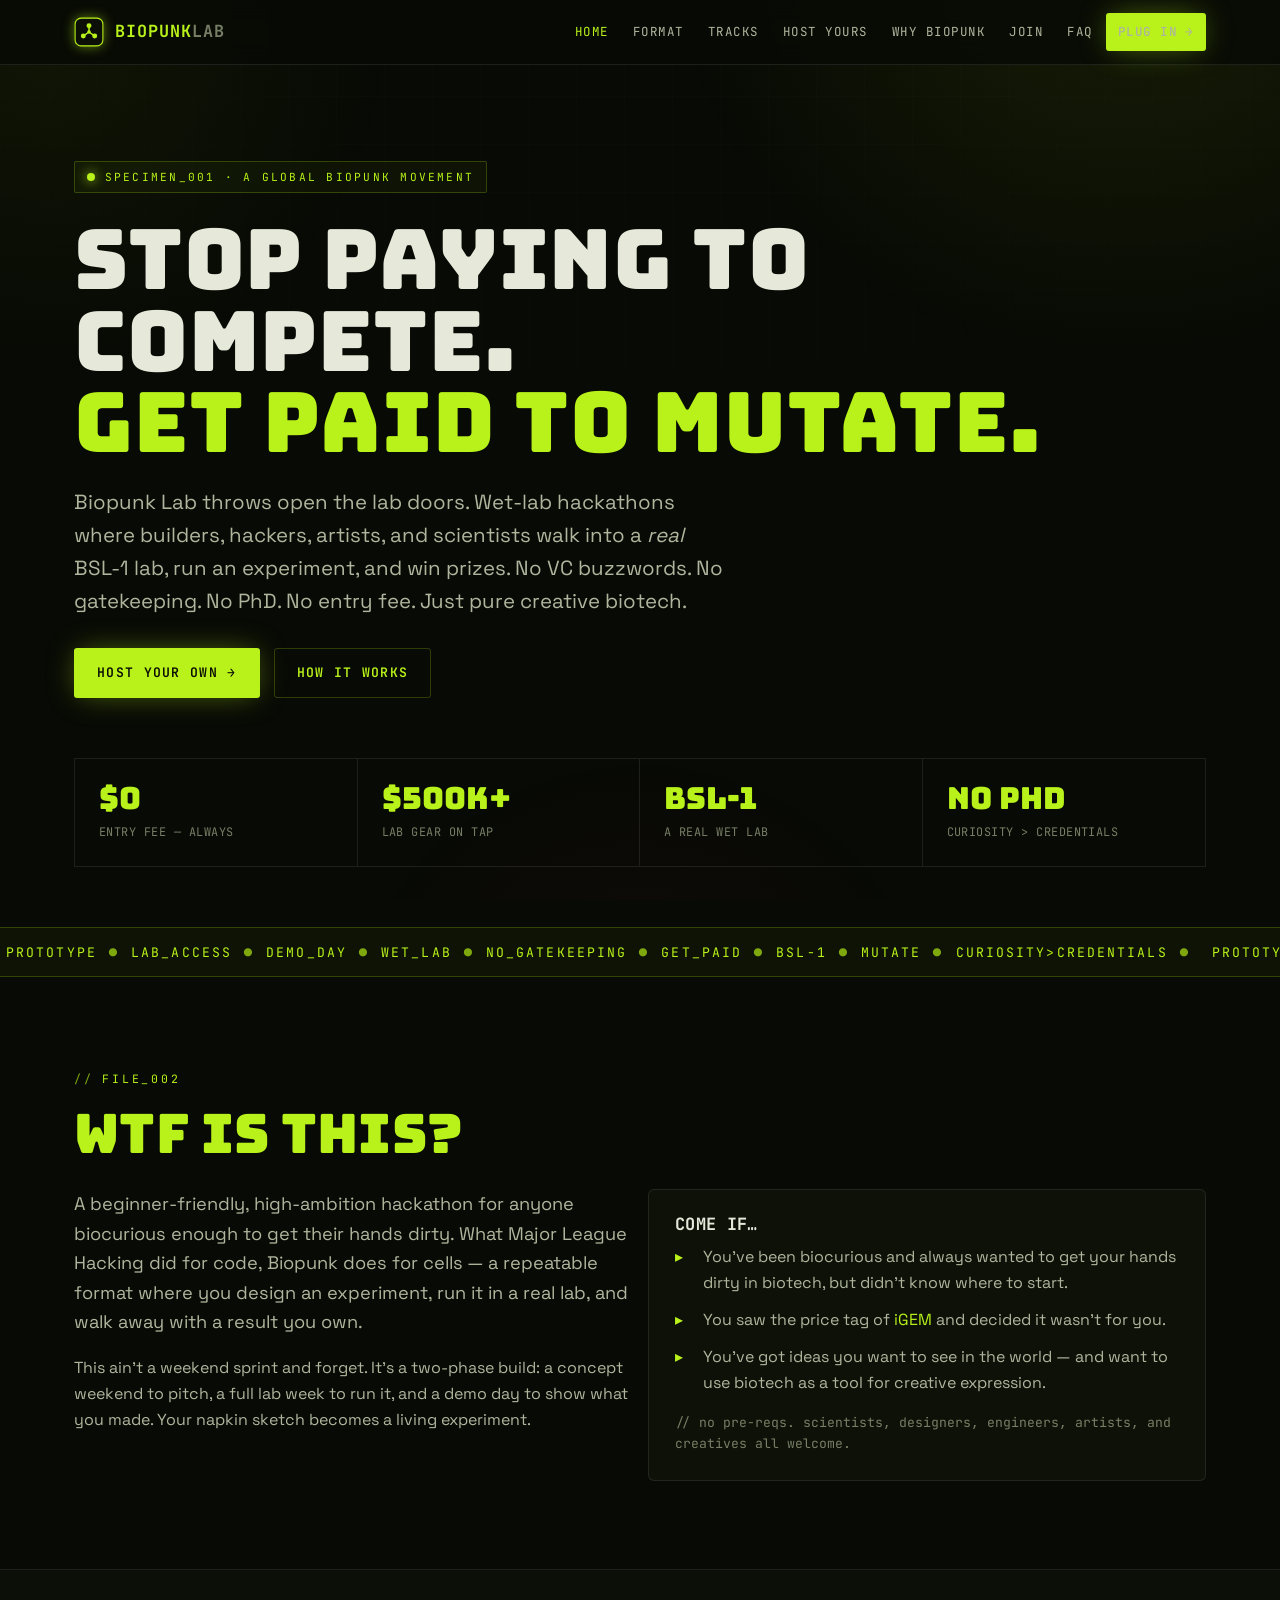
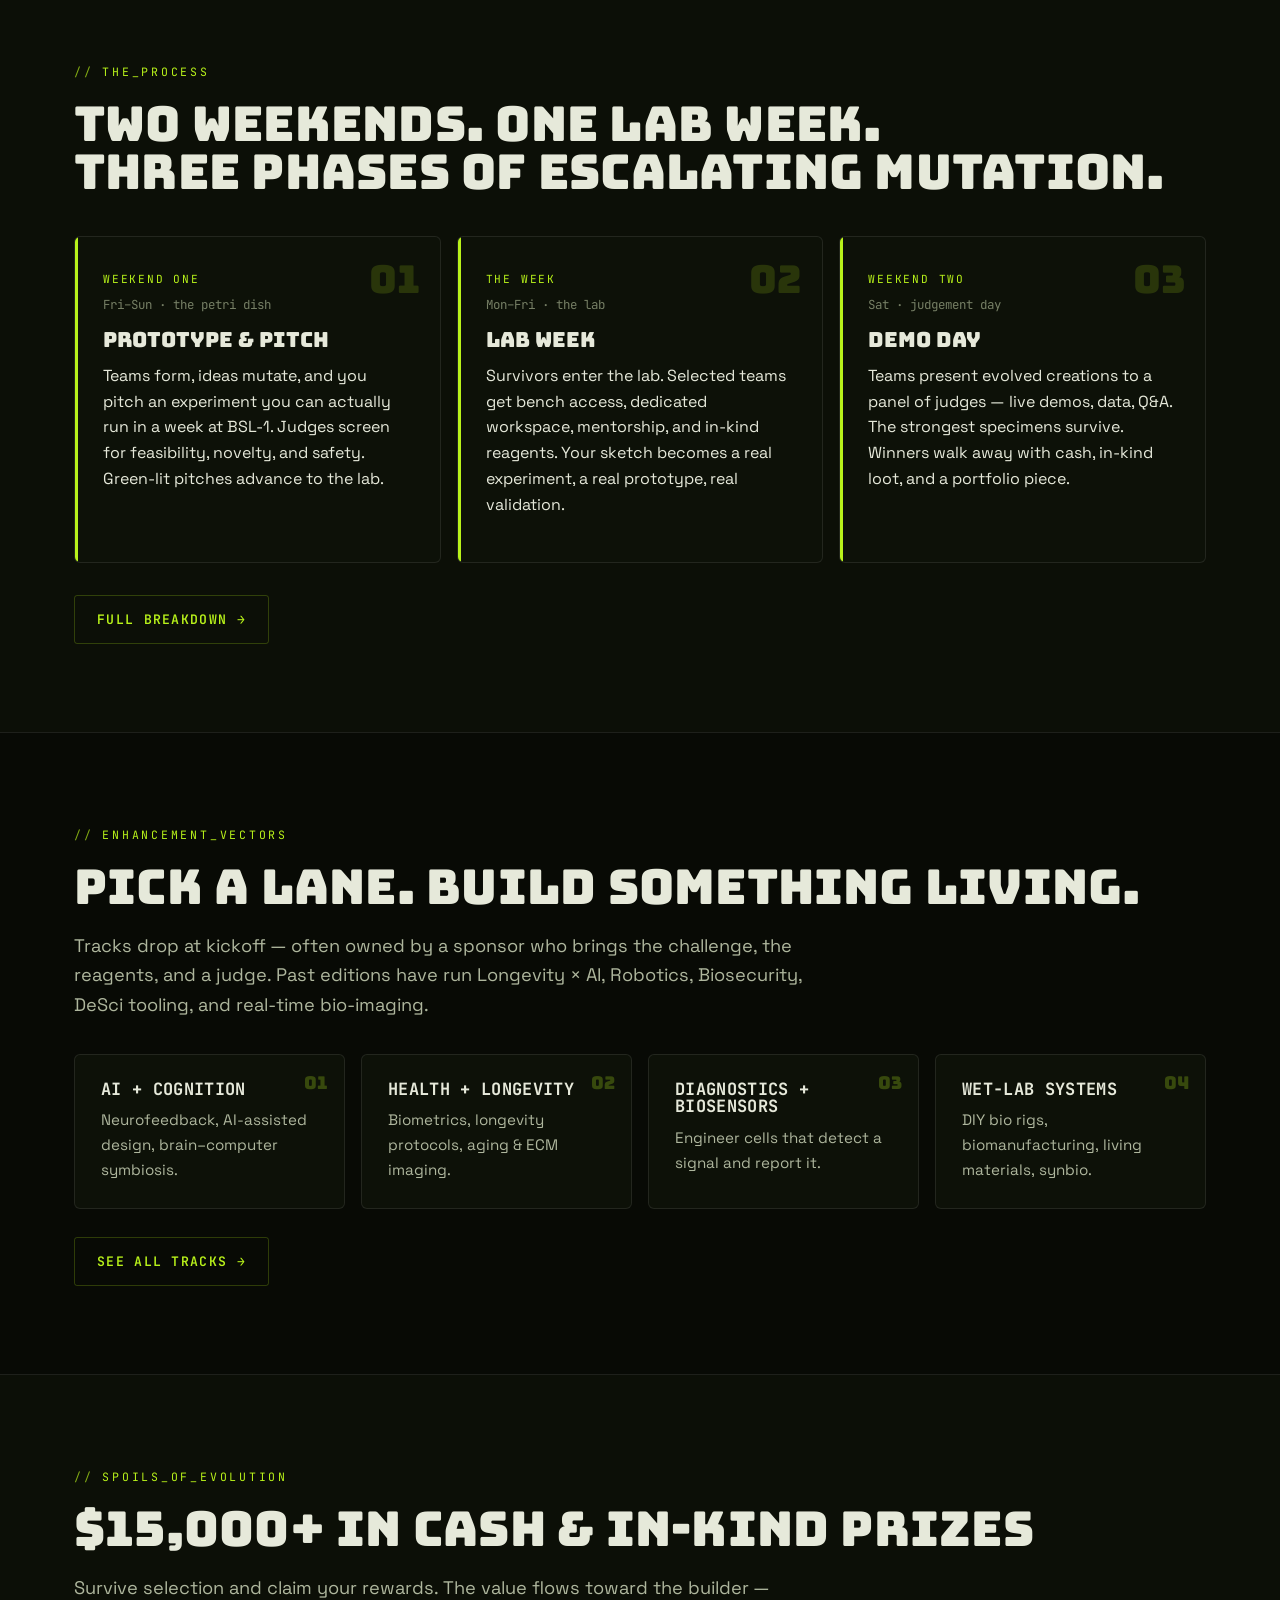
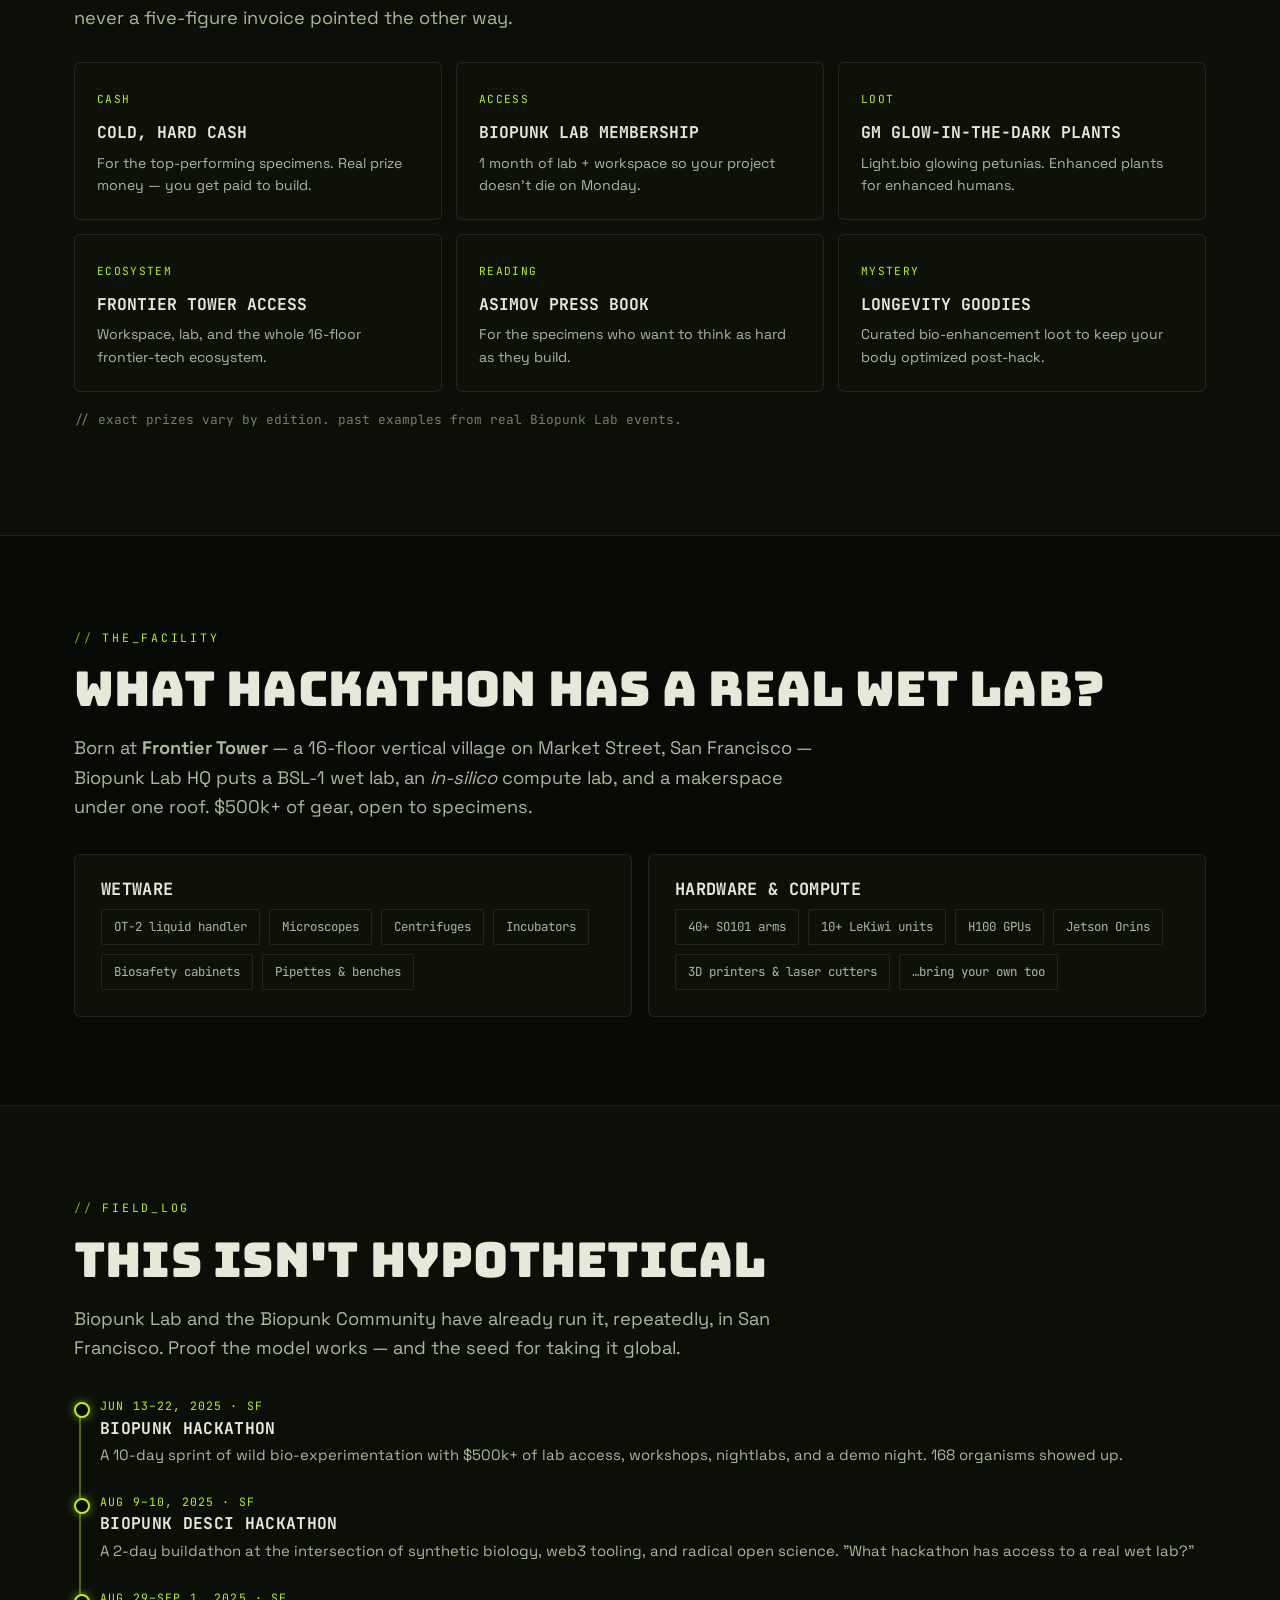
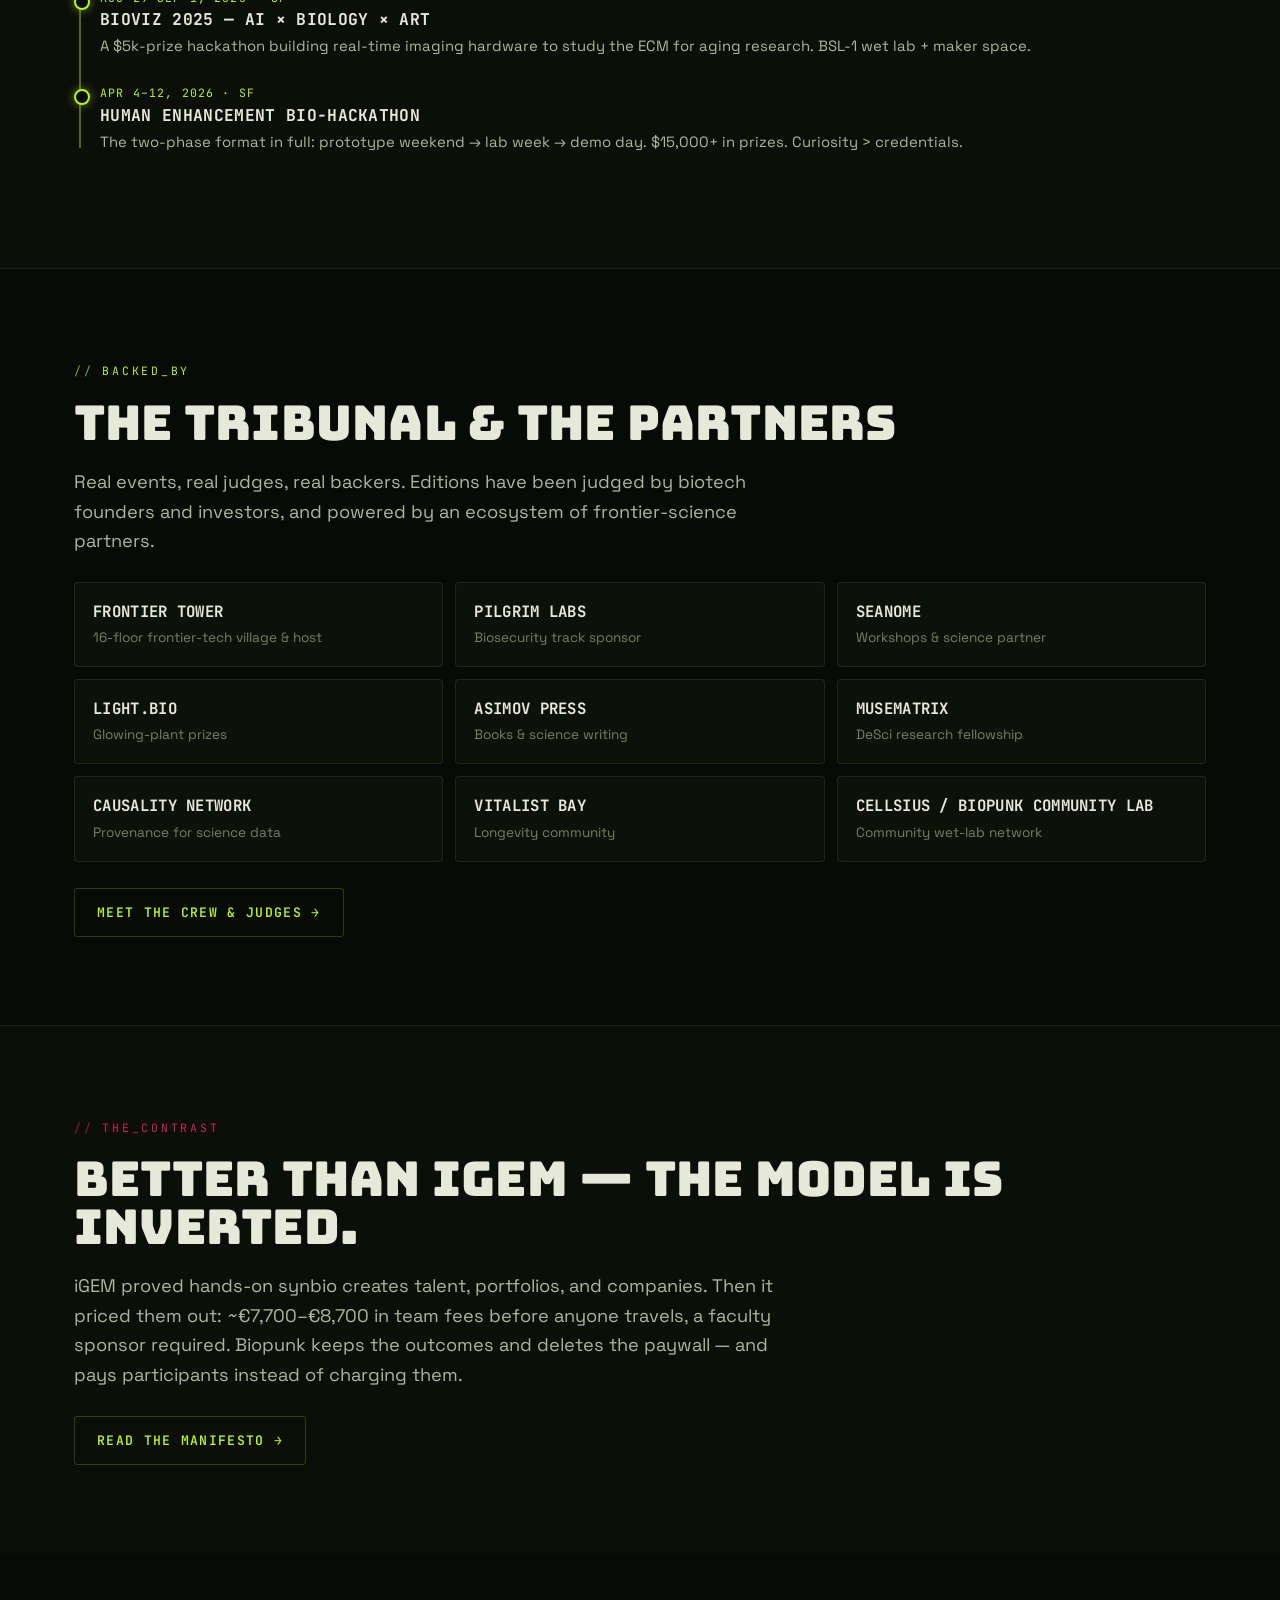
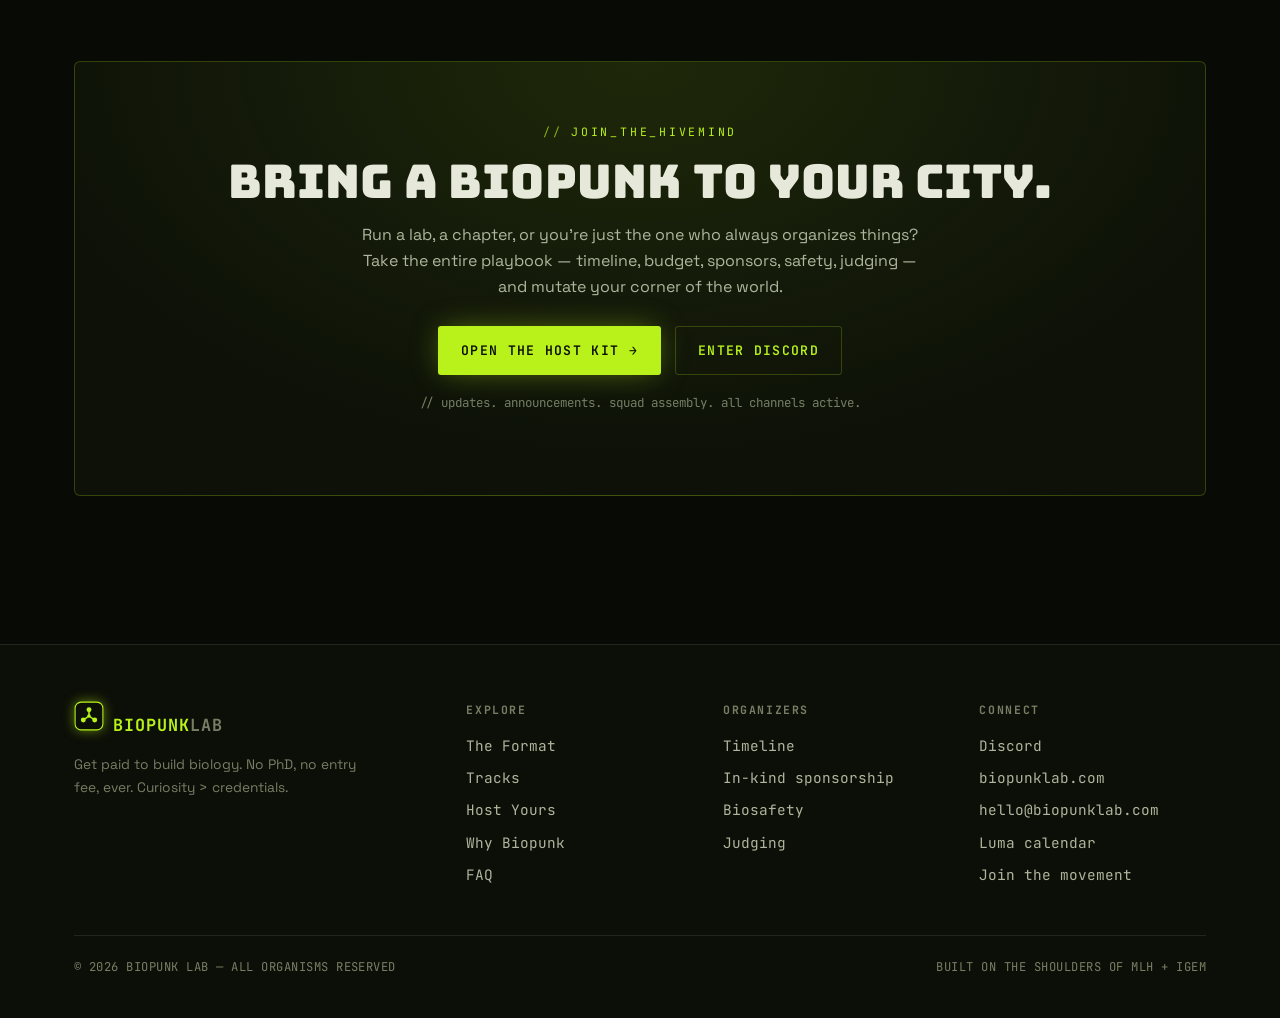
==== commit 8bfa2a93: "Add contact email hello@biopunklab.com Add a visible mailto contact link to the site. Previously the" ====
--- a/index.html
+++ b/index.html
@@ -263,7 +263,7 @@
       </div>
       <div><h5>Explore</h5><a href="format.html">The Format</a><a href="tracks.html">Tracks</a><a href="host.html">Host Yours</a><a href="manifesto.html">Why Biopunk</a><a href="faq.html">FAQ</a></div>
       <div><h5>Organizers</h5><a href="host.html#timeline">Timeline</a><a href="host.html#sponsorship">In-kind sponsorship</a><a href="host.html#safety">Biosafety</a><a href="host.html#judging">Judging</a></div>
-      <div><h5>Connect</h5><a href="https://discord.gg/RqJb58Fh" target="_blank" rel="noopener">Discord</a><a href="https://www.biopunklab.com/" target="_blank" rel="noopener">biopunklab.com</a><a href="https://luma.com/biopunk" target="_blank" rel="noopener">Luma calendar</a><a href="get-involved.html">Join the movement</a></div>
+      <div><h5>Connect</h5><a href="https://discord.gg/RqJb58Fh" target="_blank" rel="noopener">Discord</a><a href="https://www.biopunklab.com/" target="_blank" rel="noopener">biopunklab.com</a><a href="mailto:hello@biopunklab.com">hello@biopunklab.com</a><a href="https://luma.com/biopunk" target="_blank" rel="noopener">Luma calendar</a><a href="get-involved.html">Join the movement</a></div>
     </div>
     <div class="footer__base"><span>© 2026 Biopunk Lab — all organisms reserved</span><span>Built on the shoulders of MLH + iGEM</span></div>
   </div>
